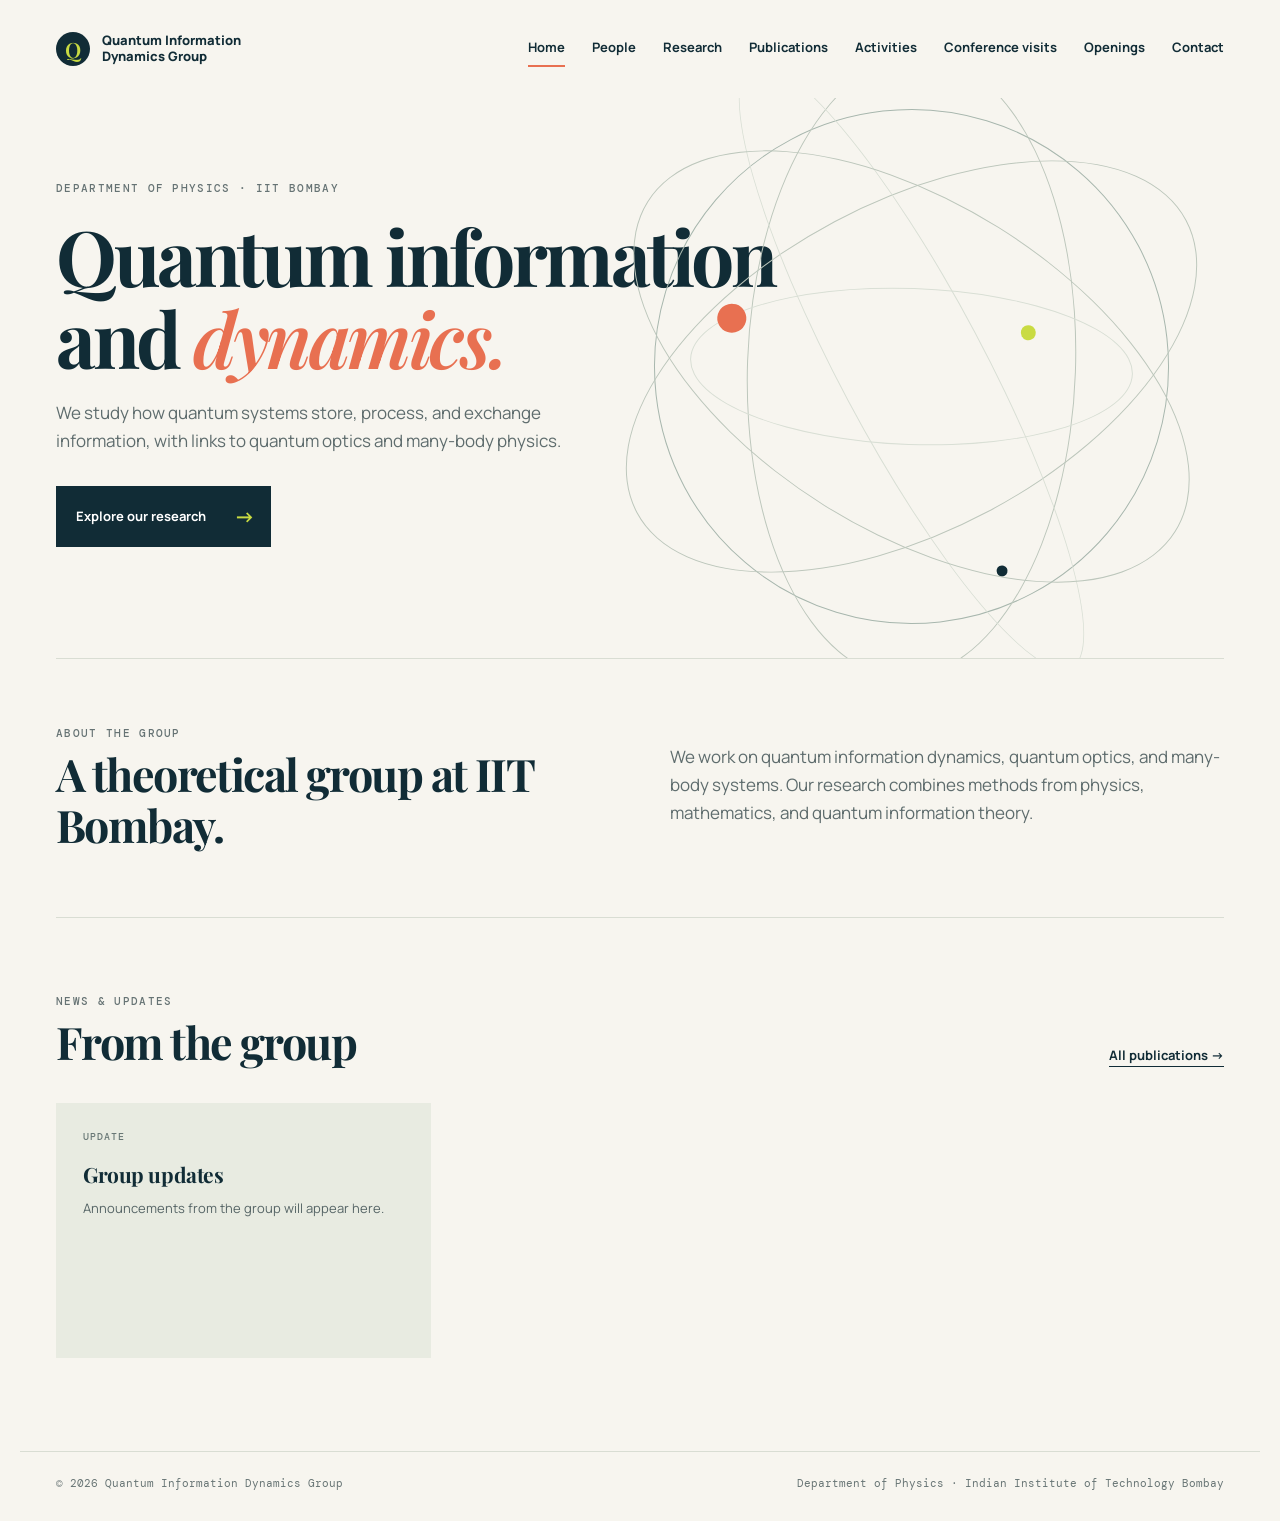
==== index.html @ 3744eb54 "Add files via upload" ====
<!doctype html>
<html lang="en">
  <head>
    <meta charset="utf-8">
    <meta name="viewport" content="width=device-width, initial-scale=1">
    <meta name="description" content="Quantum Information Dynamics Group at IIT Bombay">
    <title>Quantum Information Dynamics Group</title>
    <link rel="preconnect" href="https://fonts.googleapis.com">
    <link rel="preconnect" href="https://fonts.gstatic.com" crossorigin>
    <link
      href="https://fonts.googleapis.com/css2?family=DM+Mono:wght@400;500&family=Manrope:wght@400;500;600;700;800&family=Playfair+Display:wght@600;700&display=swap"
      rel="stylesheet"
    >
    <link rel="stylesheet" href="styles.css">
  </head>
  <body>
    <header class="site-header">
      <a class="brand" href="index.html">
        <span class="brand-mark">Q</span>
        <span>Quantum Information<br>Dynamics Group</span>
      </a>
      <button class="menu-toggle" aria-label="Open navigation" aria-expanded="false">
        Menu
      </button>
      <nav aria-label="Primary navigation">
        <a class="active" href="index.html">Home</a>
        <a href="people.html">People</a>
        <a href="research.html">Research</a>
        <a href="publications.html">Publications</a>
        <a href="activities.html">Activities</a>
        <a href="conferences.html">Conference visits</a>
        <a href="openings.html">Openings</a>
        <a href="contact.html">Contact</a>
      </nav>
    </header>

    <main>
      <section class="hero">
        <div class="eyebrow">Department of Physics · IIT Bombay</div>
        <h1>Quantum information<br>and <em>dynamics.</em></h1>
        <p>
          We study how quantum systems store, process, and exchange information, with links to
          quantum optics and many-body physics.
        </p>
        <a class="button" href="research.html">Explore our research <span>→</span></a>
        <div class="orbit" aria-hidden="true"><i></i><i></i><i></i><b></b></div>
      </section>

      <section class="split-section">
        <div>
          <div class="eyebrow">About the group</div>
          <h2>A theoretical group at IIT Bombay.</h2>
        </div>
        <p>
          We work on quantum information dynamics, quantum optics, and many-body systems. Our
          research combines methods from physics, mathematics, and quantum information theory.
        </p>
      </section>

      <section class="updates">
        <div class="section-title">
          <div>
            <div class="eyebrow">News &amp; updates</div>
            <h2>From the group</h2>
          </div>
          <a href="publications.html">All publications →</a>
        </div>
        <div id="announcements" class="news-grid">
          <article>
            <time>UPDATE</time>
            <h3>Group updates</h3>
            <p>Announcements from the group will appear here.</p>
          </article>
        </div>
      </section>
    </main>

    <footer>
      <span>© 2026 Quantum Information Dynamics Group</span>
      <span>Department of Physics · Indian Institute of Technology Bombay</span>
    </footer>
    <script src="script.js"></script>
  </body>
</html>
---- styles.css ----
:root {
  --ink: #112c36;
  --paper: #f7f5ef;
  --lime: #c9db42;
  --coral: #e87051;
  --muted: #5e6c6d;
  --line: #d9ddd3;
}

* {
  box-sizing: border-box;
}

body {
  margin: 0;
  background: var(--paper);
  color: var(--ink);
  font: 16px/1.65 Manrope, Arial, sans-serif;
}

.site-header,
main,
footer {
  max-width: 1240px;
  margin: auto;
  padding-right: 36px;
  padding-left: 36px;
}

/* Site navigation --------------------------------------------------------- */

.site-header {
  display: flex;
  align-items: center;
  justify-content: space-between;
  height: 98px;
}

.brand {
  display: flex;
  align-items: center;
  gap: 12px;
  color: var(--ink);
  font-size: 13px;
  font-weight: 800;
  line-height: 1.22;
  text-decoration: none;
}

.brand-mark {
  display: grid;
  width: 34px;
  height: 34px;
  place-items: center;
  border-radius: 50%;
  background: var(--ink);
  color: var(--lime);
  font: 600 21px/1 "Playfair Display", serif;
}

.site-header nav {
  display: flex;
  gap: 27px;
}

.site-header nav a,
.section-title > a,
article a {
  color: var(--ink);
  font-size: 13px;
  font-weight: 700;
  text-decoration: none;
}

.site-header nav a {
  padding: 6px 0;
}

.site-header nav a.active,
.site-header nav a:hover {
  border-bottom: 2px solid var(--coral);
}

.menu-toggle {
  display: none;
}

/* Shared type and layout -------------------------------------------------- */

.eyebrow {
  color: #667374;
  font: 500 11px/1.4 "DM Mono", monospace;
  letter-spacing: 0.12em;
  text-transform: uppercase;
}

h2 {
  margin: 8px 0 0;
  font: 700 clamp(31px, 3.5vw, 48px) / 1.12 "Playfair Display", serif;
  letter-spacing: -0.035em;
}

.muted {
  color: var(--muted);
}

.page-hero {
  padding: 73px 0 65px;
  border-bottom: 1px solid var(--line);
}

.page-hero h1 {
  margin: 14px 0;
  font: 700 clamp(48px, 6vw, 72px) / 1.05 "Playfair Display", serif;
  letter-spacing: -0.045em;
}

.page-hero p {
  max-width: 680px;
  color: var(--muted);
  font-size: 17px;
}

.content {
  padding: 65px 0 90px;
}

footer {
  display: flex;
  justify-content: space-between;
  padding-top: 24px;
  padding-bottom: 31px;
  border-top: 1px solid var(--line);
  color: #687575;
  font: 400 11px "DM Mono", monospace;
}

/* Home -------------------------------------------------------------------- */

.hero {
  position: relative;
  min-height: 560px;
  padding: 83px 0 80px;
  overflow: hidden;
}

.hero h1 {
  position: relative;
  margin: 19px 0 21px;
  font: 700 clamp(48px, 6vw, 82px) / 1.06 "Playfair Display", serif;
  letter-spacing: -0.045em;
}

.hero h1 em {
  color: var(--coral);
  font-weight: 600;
}

.hero p {
  position: relative;
  max-width: 525px;
  margin: 0 0 31px;
  color: var(--muted);
  font-size: 17px;
}

.button {
  position: relative;
  display: inline-flex;
  align-items: center;
  gap: 28px;
  padding: 13px 16px 13px 20px;
  background: var(--ink);
  color: #fff;
  font-size: 13px;
  font-weight: 700;
  text-decoration: none;
}

.button span {
  color: var(--lime);
  font-size: 21px;
}

.orbit {
  position: absolute;
  top: 11px;
  right: 55px;
  width: 515px;
  height: 515px;
  border: 1px solid #a8b7ae;
  border-radius: 50%;
  transform: rotate(-28deg);
}

.orbit::before,
.orbit::after,
.orbit i {
  position: absolute;
  inset: 92px -55px;
  border: 1px solid #bdc7bc;
  border-radius: 50%;
  content: "";
}

.orbit::after {
  transform: rotate(60deg);
}

.orbit i {
  transform: rotate(120deg);
}

.orbit i:nth-child(2) {
  inset: 184px -85px;
  border-color: #d9dfd5;
  transform: rotate(90deg);
}

.orbit i:nth-child(3) {
  inset: 35px 178px;
  border-color: #d9dfd5;
}

.orbit b {
  position: absolute;
  top: 115px;
  left: 106px;
  width: 29px;
  height: 29px;
  border-radius: 50%;
  background: var(--coral);
  box-shadow: 255px 152px 0 -7px var(--lime), 120px 350px 0 -9px var(--ink);
}

.split-section {
  display: grid;
  grid-template-columns: 1fr 1fr;
  gap: 60px;
  padding: 67px 0;
  border-top: 1px solid var(--line);
  border-bottom: 1px solid var(--line);
}

.split-section p {
  margin: 17px 0;
  color: var(--muted);
  font-size: 17px;
}

.updates {
  padding: 76px 0 93px;
}

.section-title {
  display: flex;
  align-items: end;
  justify-content: space-between;
  margin-bottom: 36px;
}

.section-title > a {
  border-bottom: 1px solid var(--ink);
}

.news-grid {
  display: grid;
  grid-template-columns: repeat(3, 1fr);
  gap: 22px;
}

.news-grid article {
  display: flex;
  min-height: 255px;
  padding: 27px 27px 25px;
  flex-direction: column;
  background: #e8ebe1;
}

.news-grid article:nth-child(2) {
  background: #dce7e2;
}

.news-grid article:nth-child(3) {
  background: #f1e2d9;
}

.news-grid time {
  color: #687775;
  font: 500 10px "DM Mono", monospace;
  letter-spacing: 0.09em;
}

.news-grid h3 {
  margin: 18px 0 10px;
  font: 700 21px / 1.28 "Playfair Display", serif;
  letter-spacing: -0.02em;
}

.news-grid p {
  margin: 0;
  color: #566566;
  font-size: 13px;
  line-height: 1.55;
}

.news-grid article a {
  margin-top: auto;
  padding-top: 14px;
  font-size: 12px;
}

/* People ------------------------------------------------------------------ */

.section-heading {
  margin: 0 0 28px;
  font-size: 34px;
}

.people-grid {
  display: grid;
  grid-template-columns: repeat(4, minmax(0, 1fr));
  gap: 38px 25px;
}

.person {
  padding-top: 15px;
  border-top: 2px solid var(--ink);
}

.avatar {
  display: grid;
  aspect-ratio: 3 / 4;
  margin-bottom: 17px;
  overflow: hidden;
  place-items: center;
  background: #d7e1dd;
  color: #60716d;
  font: 600 65px "Playfair Display", serif;
}

.person:nth-child(4n + 2) .avatar {
  background: #ede2d9;
}

.person:nth-child(4n + 3) .avatar {
  background: #e5e9cf;
}

.person:nth-child(4n) .avatar {
  background: #dbe6e2;
}

.avatar img {
  width: 100%;
  height: 100%;
  object-fit: cover;
  background: #e8ebe1;
}

.person h3 {
  margin: 0;
  font: 700 23px "Playfair Display", serif;
}

.person .role {
  margin: 3px 0 11px;
  color: var(--coral);
  font: 500 11px "DM Mono", monospace;
  letter-spacing: 0.04em;
  text-transform: uppercase;
}

.person p {
  margin: 0;
  color: var(--muted);
  font-size: 13px;
}

.interests {
  min-height: 42px;
}

.person-links {
  display: flex;
  flex-wrap: wrap;
  gap: 8px;
  margin-top: 14px;
}

.person-icon {
  display: grid;
  width: 29px;
  height: 29px;
  place-items: center;
  border: 1px solid var(--ink);
  border-radius: 50%;
  transition: 0.18s;
}

.person-icon:hover {
  background: var(--ink);
  color: var(--lime);
}

.person-bio {
  margin-top: 10px;
  color: var(--muted);
  font-size: 13px;
}

.person-bio summary {
  cursor: pointer;
  color: var(--ink);
  font: 500 10px "DM Mono", monospace;
  letter-spacing: 0.05em;
  text-transform: uppercase;
}

.person-bio p {
  margin: 6px 0 0;
}

.past-section {
  margin-top: 85px;
  padding-top: 54px;
  border-top: 1px solid var(--line);
}

.past-section > p {
  max-width: 650px;
  margin: 11px 0 26px;
  color: var(--muted);
}

.member-group {
  border-top: 1px solid var(--ink);
}

.member-group summary {
  display: flex;
  padding: 18px 0;
  cursor: pointer;
  list-style: none;
  font: 700 24px "Playfair Display", serif;
}

.member-group summary::-webkit-details-marker,
.conference-year summary::-webkit-details-marker {
  display: none;
}

.member-group summary::after,
.conference-year summary::after {
  content: "+";
  font: 400 25px Manrope, Arial, sans-serif;
}

.member-group[open] summary::after,
.conference-year[open] summary::after {
  content: "–";
}

.member-group summary span,
.conference-year summary span:last-child {
  margin-right: 18px;
  margin-left: auto;
  padding-top: 9px;
  color: var(--coral);
  font: 500 11px "DM Mono", monospace;
}

.past-grid {
  padding-bottom: 32px;
}

.member-history {
  min-height: 0 !important;
  color: var(--muted) !important;
  font-size: 12px !important;
}

/* Research ---------------------------------------------------------------- */

.research-note,
.conference-note {
  margin: 0 0 28px;
}

.research-cards {
  display: grid;
  grid-template-columns: repeat(2, minmax(0, 1fr));
  gap: 25px;
}

.research-card {
  display: flex;
  flex-direction: column;
  border-top: 2px solid var(--ink);
  background: #eef0e9;
}

.research-media {
  display: grid;
  height: 285px;
  overflow: hidden;
  place-items: center;
  background: #e0e6df;
  color: #647673;
  font: 500 11px "DM Mono", monospace;
  letter-spacing: 0.06em;
  text-transform: uppercase;
}

.research-card:nth-child(3n + 2) .research-media {
  background: #eee1d8;
}

.research-card:nth-child(3n) .research-media {
  background: #e9eccf;
}

.research-media img {
  width: 100%;
  height: 100%;
  object-fit: contain;
  background: #e0e6df;
}

.research-copy {
  padding: 25px;
}

.research-copy h2 {
  font-size: 29px;
}

.research-copy p {
  margin: 12px 0 20px;
  color: var(--muted);
  font-size: 14px;
}

.work-links {
  display: flex;
  flex-wrap: wrap;
  gap: 10px;
}

.work-links a,
.activity-card a,
.highlighted-papers a {
  border-bottom: 1px solid currentColor;
  color: var(--ink);
  font: 500 11px "DM Mono", monospace;
  text-decoration: none;
}

/* Publications ------------------------------------------------------------ */

.highlighted-papers {
  display: grid;
  grid-template-columns: repeat(3, 1fr);
  gap: 20px;
  margin-bottom: 65px;
}

.highlighted-papers article {
  display: flex;
  min-height: 220px;
  padding: 25px;
  flex-direction: column;
  background: var(--ink);
  color: #fff;
}

.highlighted-papers article:nth-child(2) {
  background: #526a69;
}

.highlighted-papers article:nth-child(3) {
  background: #8b8362;
}

.highlighted-papers span {
  color: var(--lime);
  font: 500 10px "DM Mono", monospace;
  letter-spacing: 0.08em;
  text-transform: uppercase;
}

.highlighted-papers h3 {
  margin: 18px 0 7px;
  font: 700 22px / 1.28 "Playfair Display", serif;
}

.highlighted-papers p {
  margin: 0 0 15px;
  color: #dbe4e0;
  font-size: 12px;
}

.highlighted-papers a {
  margin-top: auto;
  color: #fff;
}

.publication-title {
  display: flex;
  align-items: baseline;
  justify-content: space-between;
  padding-bottom: 12px;
  border-bottom: 1px solid var(--line);
}

.publication-title h2 {
  font-size: 31px;
}

.publication-title span {
  color: var(--muted);
  font: 500 10px "DM Mono", monospace;
}

.publication {
  display: grid;
  grid-template-columns: 95px 1fr;
  gap: 20px;
  padding: 25px 0;
  border-bottom: 1px solid var(--line);
}

.publication time {
  color: var(--coral);
  font: 500 13px "DM Mono", monospace;
}

.publication h3 {
  margin: 0 0 5px;
  font-size: 18px;
  line-height: 1.35;
}

.publication p {
  margin: 0;
  color: var(--muted);
  font-size: 13px;
}

.publication a {
  color: var(--ink);
}

/* Activities -------------------------------------------------------------- */

.activity-gallery {
  display: grid;
  grid-template-columns: repeat(3, 1fr);
  gap: 24px;
}

.activity-card {
  background: #e8ebe1;
}

.activity-card:nth-child(3n + 2) {
  background: #f0e3da;
}

.activity-card:nth-child(3n) {
  background: #e7ebd0;
}

.activity-card img,
.activity-placeholder {
  display: grid;
  width: 100%;
  height: 235px;
  place-items: center;
  object-fit: cover;
  background: #d6e0db;
  color: #61716e;
  font: 500 11px "DM Mono", monospace;
  text-transform: uppercase;
}

.activity-card > div:last-child {
  padding: 20px 21px 24px;
}

.activity-card time {
  color: var(--coral);
  font: 500 10px "DM Mono", monospace;
  letter-spacing: 0.08em;
}

.activity-card h2 {
  margin: 10px 0 8px;
  font-size: 25px;
}

.activity-card p {
  margin: 0 0 14px;
  color: var(--muted);
  font-size: 13px;
}

/* Conference visits ------------------------------------------------------- */

.conference-list {
  display: grid;
  gap: 38px;
}

.conference-year {
  border-top: 2px solid var(--ink);
}

.conference-year summary {
  display: flex;
  padding: 18px 0;
  cursor: pointer;
  list-style: none;
  font: 700 31px "Playfair Display", serif;
  letter-spacing: -0.03em;
}

.conference-year-grid {
  display: grid;
  grid-template-columns: repeat(2, minmax(0, 1fr));
  gap: 25px;
  padding-bottom: 34px;
}

.conference-card {
  display: grid;
  grid-template-columns: minmax(120px, 0.58fr) minmax(0, 1fr);
  border-top: 2px solid var(--ink);
  background: #e8ebe1;
}

.conference-card:nth-child(2n) {
  background: #f0e3da;
}

.conference-card > img,
.conference-placeholder {
  display: grid;
  width: 100%;
  min-height: 255px;
  height: 100%;
  padding: 22px;
  place-items: center;
  object-fit: cover;
  background: #d8e2dd;
  color: #536a68;
  text-align: center;
}

.conference-card:nth-child(2n) .conference-placeholder {
  background: #e9dfcd;
}

.conference-placeholder span {
  font: 500 11px / 1.5 "DM Mono", monospace;
  letter-spacing: 0.08em;
  text-transform: uppercase;
}

.conference-copy {
  padding: 25px;
}

.conference-topline {
  display: flex;
  flex-wrap: wrap;
  align-items: center;
  gap: 12px;
  font: 500 10px "DM Mono", monospace;
  letter-spacing: 0.06em;
  text-transform: uppercase;
}

.conference-topline time {
  color: var(--coral);
}

.conference-topline span {
  color: var(--muted);
}

.conference-copy h2 {
  margin: 14px 0 10px;
  font-size: 27px;
}

.conference-event {
  margin: 0;
  color: var(--ink);
  font-size: 13px;
  font-weight: 700;
}

.conference-location {
  margin: 6px 0 0;
  color: var(--muted);
  font-size: 12px;
}

.conference-award {
  display: inline-block;
  margin: 14px 0 0;
  padding: 3px 7px;
  background: var(--lime);
  color: var(--ink);
  font: 500 10px "DM Mono", monospace;
}

.conference-links {
  display: flex;
  flex-wrap: wrap;
  gap: 12px;
  margin-top: 18px;
}

.conference-links a {
  border-bottom: 1px solid currentColor;
  color: var(--ink);
  font: 500 11px "DM Mono", monospace;
  text-decoration: none;
}

/* Openings and contact ---------------------------------------------------- */

.opening {
  display: grid;
  grid-template-columns: 1.35fr 1fr;
  gap: 50px;
  margin-bottom: 25px;
  padding: 42px;
  background: var(--ink);
  color: #fff;
}

.opening h2 {
  margin-top: 0;
}

.opening p {
  color: #d7e0dc;
}

.opening .button {
  align-self: end;
  justify-self: start;
  background: var(--lime);
  color: var(--ink);
}

.contact-grid {
  display: grid;
  grid-template-columns: 1.1fr 1fr;
  gap: 75px;
}

.contact-grid h2 {
  margin-bottom: 18px;
  font-size: 31px;
}

.contact-grid p {
  color: var(--muted);
}

.contact-grid a {
  color: var(--ink);
}

.map {
  position: relative;
  min-height: 340px;
  padding: 30px;
  overflow: hidden;
  background: #dfe8e0;
}

.map::before,
.map::after {
  position: absolute;
  top: 130px;
  left: -80px;
  width: 600px;
  height: 75px;
  border-top: 22px solid #f6f5ef;
  border-radius: 50%;
  content: "";
  transform: rotate(-25deg);
}

.map::after {
  top: 180px;
  left: 20px;
  border-color: #c7d6cf;
  transform: rotate(50deg);
}

.pin {
  position: absolute;
  z-index: 1;
  top: 145px;
  left: 48%;
  width: 23px;
  height: 23px;
  border-radius: 50% 50% 50% 0;
  background: var(--coral);
  transform: rotate(-45deg);
}

.map-embed {
  padding: 0;
}

.map-embed::before,
.map-embed::after {
  display: none;
}

.map-embed iframe {
  display: block;
  width: 100%;
  min-height: 340px;
  height: 100%;
  border: 0;
}

.map-directions {
  position: absolute;
  z-index: 1;
  right: 16px;
  bottom: 16px;
  padding: 8px 12px;
  background: var(--paper);
  color: var(--ink);
  box-shadow: 0 2px 10px #112c3640;
  font: 700 11px "DM Mono", monospace;
  text-decoration: none;
}

/* Responsive -------------------------------------------------------------- */

@media (max-width: 1020px) and (min-width: 761px) {
  .site-header nav {
    gap: 16px;
  }

  .site-header nav a {
    font-size: 11px;
  }

  .people-grid {
    grid-template-columns: repeat(2, minmax(0, 1fr));
  }
}

@media (max-width: 760px) {
  .site-header,
  main,
  footer {
    padding-right: 21px;
    padding-left: 21px;
  }

  .site-header {
    height: 77px;
  }

  .site-header nav {
    position: absolute;
    z-index: 2;
    top: 77px;
    right: 0;
    left: 0;
    display: none;
    flex-direction: column;
    gap: 6px;
    padding: 18px 21px;
    background: var(--ink);
  }

  .site-header nav.open {
    display: flex;
  }

  .site-header nav a {
    color: #fff;
  }

  .menu-toggle {
    display: block;
    border: 0;
    background: none;
    color: var(--ink);
    font: 500 12px "DM Mono", monospace;
    text-transform: uppercase;
  }

  .hero {
    min-height: 590px;
    padding-top: 65px;
  }

  .orbit {
    top: 100px;
    right: -224px;
    opacity: 0.48;
  }

  .split-section,
  .contact-grid,
  .opening {
    grid-template-columns: 1fr;
    gap: 20px;
  }

  .news-grid,
  .people-grid,
  .research-cards,
  .activity-gallery,
  .highlighted-papers,
  .conference-year-grid {
    grid-template-columns: 1fr;
  }

  .research-media {
    height: 235px;
  }

  .past-section {
    margin-top: 60px;
  }

  .publication-title {
    display: block;
  }

  .publication-title span {
    display: block;
    margin-top: 9px;
  }

  .conference-card {
    grid-template-columns: 1fr;
  }

  .conference-card > img,
  .conference-placeholder {
    min-height: 190px;
    height: 190px;
  }

  .publication {
    grid-template-columns: 70px 1fr;
  }

  .section-title {
    align-items: start;
    gap: 20px;
  }

  .updates {
    padding-top: 56px;
  }

  .page-hero {
    padding: 53px 0;
  }

  .content {
    padding: 45px 0 65px;
  }

  .opening {
    padding: 30px;
  }

  .map,
  .map-embed iframe {
    min-height: 260px;
  }

  footer {
    flex-direction: column;
    gap: 8px;
  }
}

@media (max-width: 560px) {
  .people-grid {
    grid-template-columns: 1fr;
  }
}
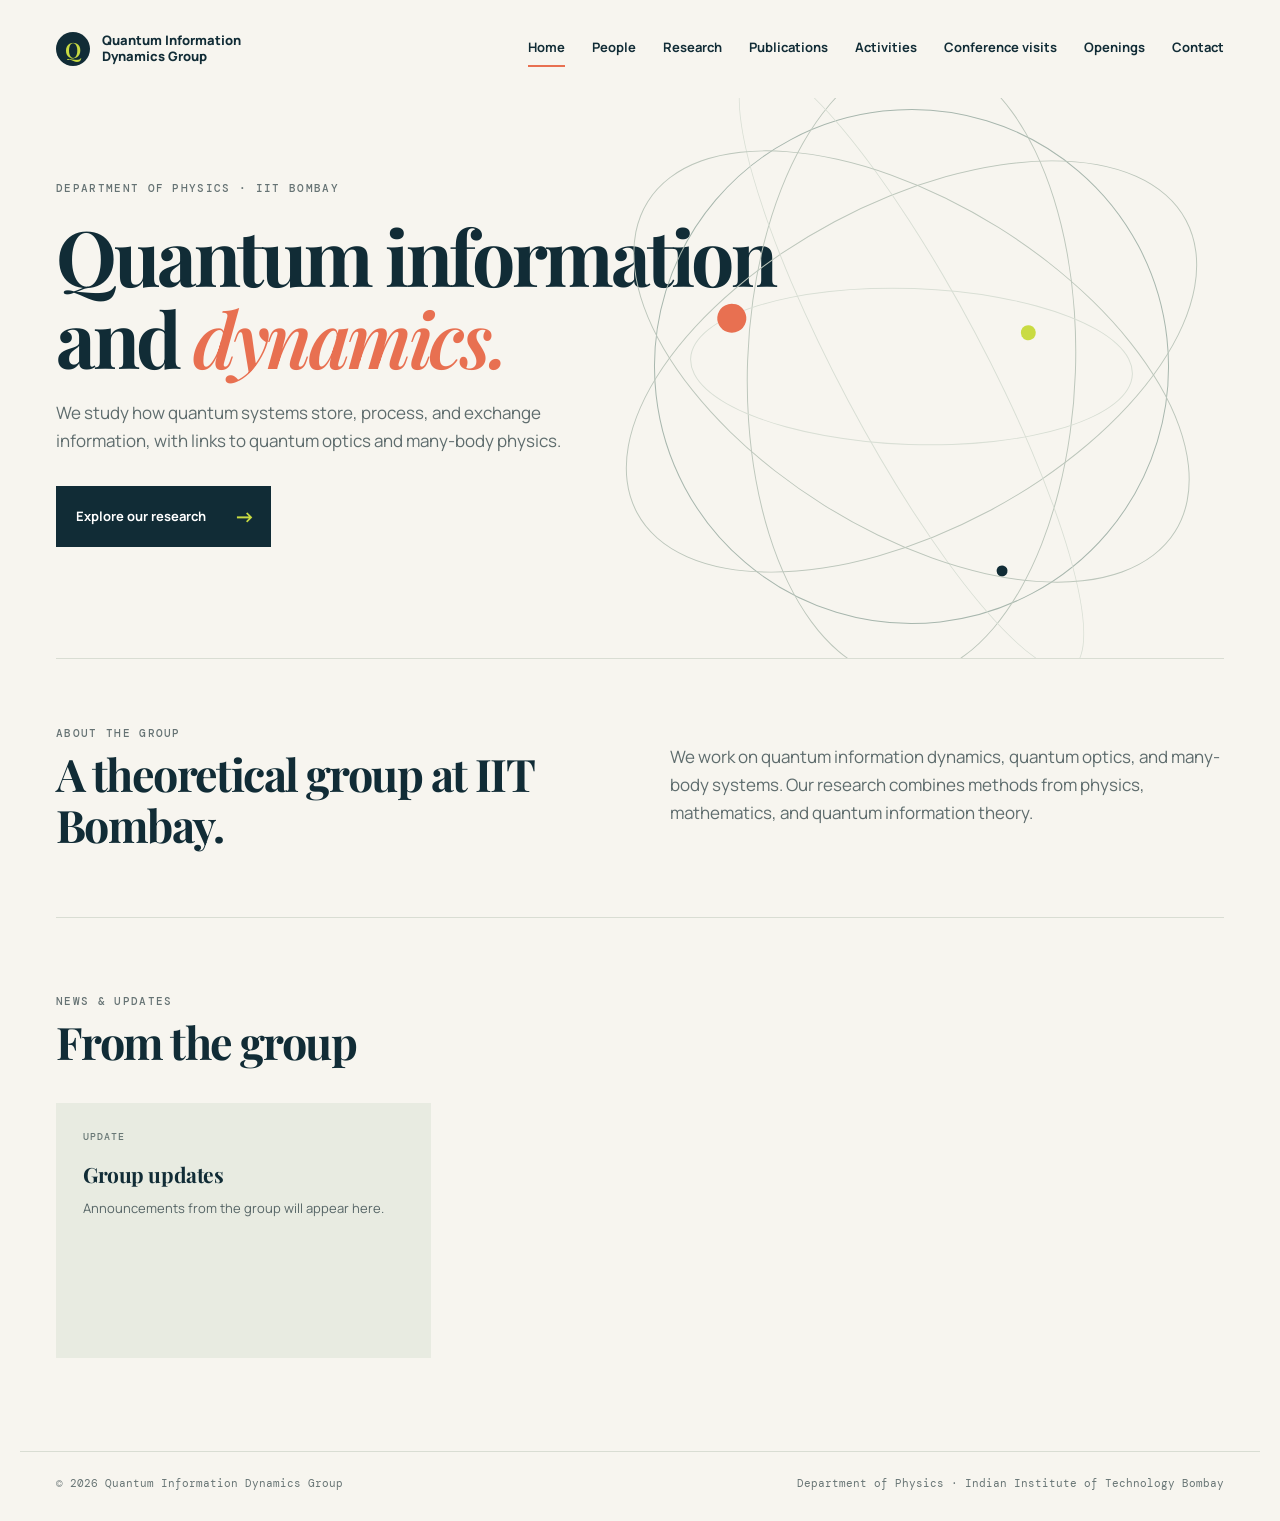
==== commit ca1591e5: "Update index.html" ====
--- a/index.html
+++ b/index.html
@@ -63,7 +63,6 @@
             <div class="eyebrow">News &amp; updates</div>
             <h2>From the group</h2>
           </div>
-          <a href="publications.html">All publications →</a>
         </div>
         <div id="announcements" class="news-grid">
           <article>
--- a/styles.css
+++ b/styles.css
@@ -548,7 +548,6 @@
 }
 
 .work-links a,
-.activity-card a,
 .highlighted-papers a {
   border-bottom: 1px solid currentColor;
   color: var(--ink);
@@ -653,56 +652,189 @@
 
 /* Activities -------------------------------------------------------------- */
 
-.activity-gallery {
-  display: grid;
-  grid-template-columns: repeat(3, 1fr);
-  gap: 24px;
-}
-
-.activity-card {
-  background: #e8ebe1;
-}
-
-.activity-card:nth-child(3n + 2) {
-  background: #f0e3da;
-}
-
-.activity-card:nth-child(3n) {
-  background: #e7ebd0;
-}
-
-.activity-card img,
+.activity-events {
+  display: grid;
+  gap: 30px;
+}
+
+.activity-event {
+  border-top: 2px solid var(--ink);
+}
+
+.activity-event-summary {
+  display: grid;
+  grid-template-columns: minmax(0, 1fr) auto 28px;
+  gap: 20px;
+  align-items: center;
+  padding: 19px 0;
+  cursor: pointer;
+  list-style: none;
+}
+
+.activity-event-summary::-webkit-details-marker {
+  display: none;
+}
+
+.activity-event-summary:focus-visible {
+  outline: 2px solid var(--coral);
+  outline-offset: -4px;
+}
+
+.activity-event-summary::after {
+  content: "+";
+  justify-self: end;
+  color: var(--coral);
+  font: 400 27px / 1 Manrope, Arial, sans-serif;
+}
+
+.activity-event[open] .activity-event-summary::after {
+  content: "–";
+}
+
+.activity-event-heading {
+  display: grid;
+  gap: 5px;
+  min-width: 0;
+}
+
+.activity-event-date,
+.activity-event-count {
+  color: var(--coral);
+  font: 500 10px / 1.4 "DM Mono", monospace;
+  letter-spacing: 0.08em;
+  text-transform: uppercase;
+}
+
+.activity-event-title {
+  overflow: hidden;
+  font: 700 clamp(25px, 3vw, 37px) / 1.1 "Playfair Display", serif;
+  letter-spacing: -0.03em;
+  text-overflow: ellipsis;
+}
+
+.activity-event-count {
+  color: var(--muted);
+  white-space: nowrap;
+}
+
+.activity-event-content {
+  padding: 2px 0 34px;
+}
+
+.activity-event-description {
+  max-width: 700px;
+  margin: 0 0 17px;
+  color: var(--muted);
+  font-size: 14px;
+}
+
+.activity-carousel {
+  display: grid;
+  grid-template-columns: 40px minmax(0, 1fr) 40px;
+  gap: 8px;
+  align-items: center;
+}
+
+.activity-carousel-track {
+  display: grid;
+  grid-auto-flow: column;
+  grid-auto-columns: clamp(190px, 23vw, 310px);
+  grid-template-rows: 1fr;
+  gap: 16px;
+  overflow-x: auto;
+  overscroll-behavior-inline: contain;
+  padding: 18px 12px 26px;
+  scroll-behavior: smooth;
+  scroll-padding-inline: 12px;
+  scroll-snap-type: x mandatory;
+  scrollbar-color: #90a19a transparent;
+  scrollbar-width: thin;
+}
+
+.activity-carousel-track::-webkit-scrollbar {
+  height: 7px;
+}
+
+.activity-carousel-track::-webkit-scrollbar-thumb {
+  background: #90a19a;
+  border-radius: 8px;
+}
+
+.activity-slide {
+  position: relative;
+  z-index: 0;
+  aspect-ratio: 4 / 3;
+  margin: 0;
+  overflow: hidden;
+  background: #d6e0db;
+  scroll-snap-align: start;
+  transform-origin: center;
+  transition: transform 180ms ease, box-shadow 180ms ease;
+}
+
+.activity-slide img,
 .activity-placeholder {
-  display: grid;
+  display: block;
   width: 100%;
-  height: 235px;
+  height: 100%;
+  object-fit: cover;
+}
+
+.activity-placeholder {
+  display: grid;
+  padding: 20px;
   place-items: center;
-  object-fit: cover;
-  background: #d6e0db;
   color: #61716e;
   font: 500 11px "DM Mono", monospace;
+  text-align: center;
   text-transform: uppercase;
 }
 
-.activity-card > div:last-child {
-  padding: 20px 21px 24px;
-}
-
-.activity-card time {
-  color: var(--coral);
-  font: 500 10px "DM Mono", monospace;
-  letter-spacing: 0.08em;
-}
-
-.activity-card h2 {
-  margin: 10px 0 8px;
-  font-size: 25px;
-}
-
-.activity-card p {
-  margin: 0 0 14px;
-  color: var(--muted);
-  font-size: 13px;
+@media (hover: hover) and (pointer: fine) {
+  .activity-slide:hover {
+    z-index: 1;
+    box-shadow: 0 8px 18px #112c3630;
+    transform: scale(1.055);
+  }
+}
+
+.activity-carousel-button {
+  display: grid;
+  width: 36px;
+  height: 36px;
+  padding: 0;
+  place-items: center;
+  border: 1px solid var(--ink);
+  border-radius: 50%;
+  background: var(--paper);
+  color: var(--ink);
+  cursor: pointer;
+  font: 400 22px / 1 Manrope, Arial, sans-serif;
+  transition: background 160ms ease, color 160ms ease, opacity 160ms ease;
+}
+
+.activity-carousel-button:hover:not(:disabled),
+.activity-carousel-button:focus-visible:not(:disabled) {
+  background: var(--ink);
+  color: #fff;
+}
+
+.activity-carousel-button:disabled {
+  cursor: default;
+  opacity: 0.28;
+}
+
+.activity-carousel[data-can-scroll="false"] .activity-carousel-button {
+  visibility: hidden;
+}
+
+.activity-album-link {
+  display: inline-block;
+  margin: 14px 0 0 48px;
+  border-bottom: 1px solid currentColor;
+  color: var(--ink);
+  font: 500 11px "DM Mono", monospace;
+  text-decoration: none;
 }
 
 /* Conference visits ------------------------------------------------------- */
@@ -1025,7 +1157,6 @@
   .news-grid,
   .people-grid,
   .research-cards,
-  .activity-gallery,
   .highlighted-papers,
   .conference-year-grid {
     grid-template-columns: 1fr;
@@ -1033,6 +1164,41 @@
 
   .research-media {
     height: 235px;
+  }
+
+  .activity-event-summary {
+    grid-template-columns: minmax(0, 1fr) auto 20px;
+    gap: 12px;
+  }
+
+  .activity-event-title {
+    font-size: 27px;
+  }
+
+  .activity-event-count {
+    font-size: 9px;
+  }
+
+  .activity-carousel {
+    grid-template-columns: 32px minmax(0, 1fr) 32px;
+    gap: 4px;
+  }
+
+  .activity-carousel-track {
+    grid-auto-columns: min(72vw, 290px);
+    gap: 12px;
+    padding-right: 8px;
+    padding-left: 8px;
+  }
+
+  .activity-carousel-button {
+    width: 30px;
+    height: 30px;
+    font-size: 18px;
+  }
+
+  .activity-album-link {
+    margin-left: 36px;
   }
 
   .past-section {
